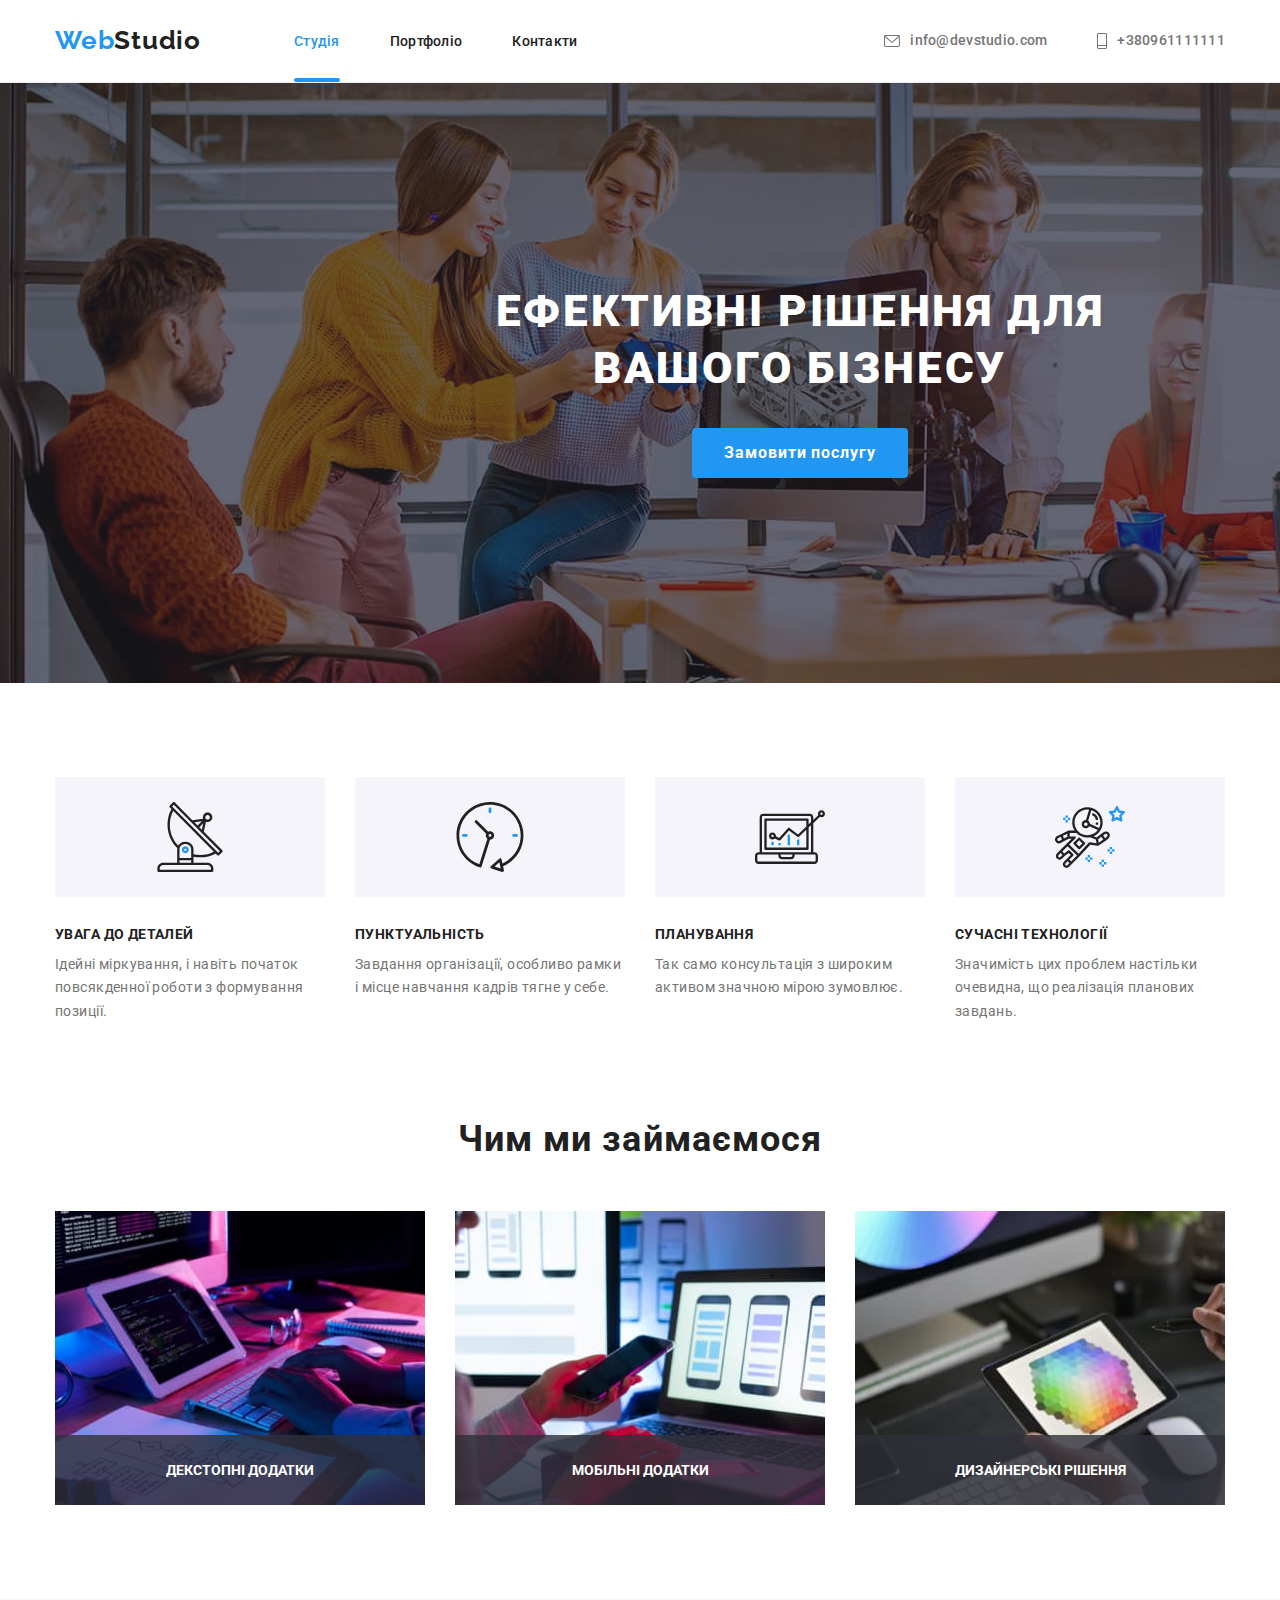
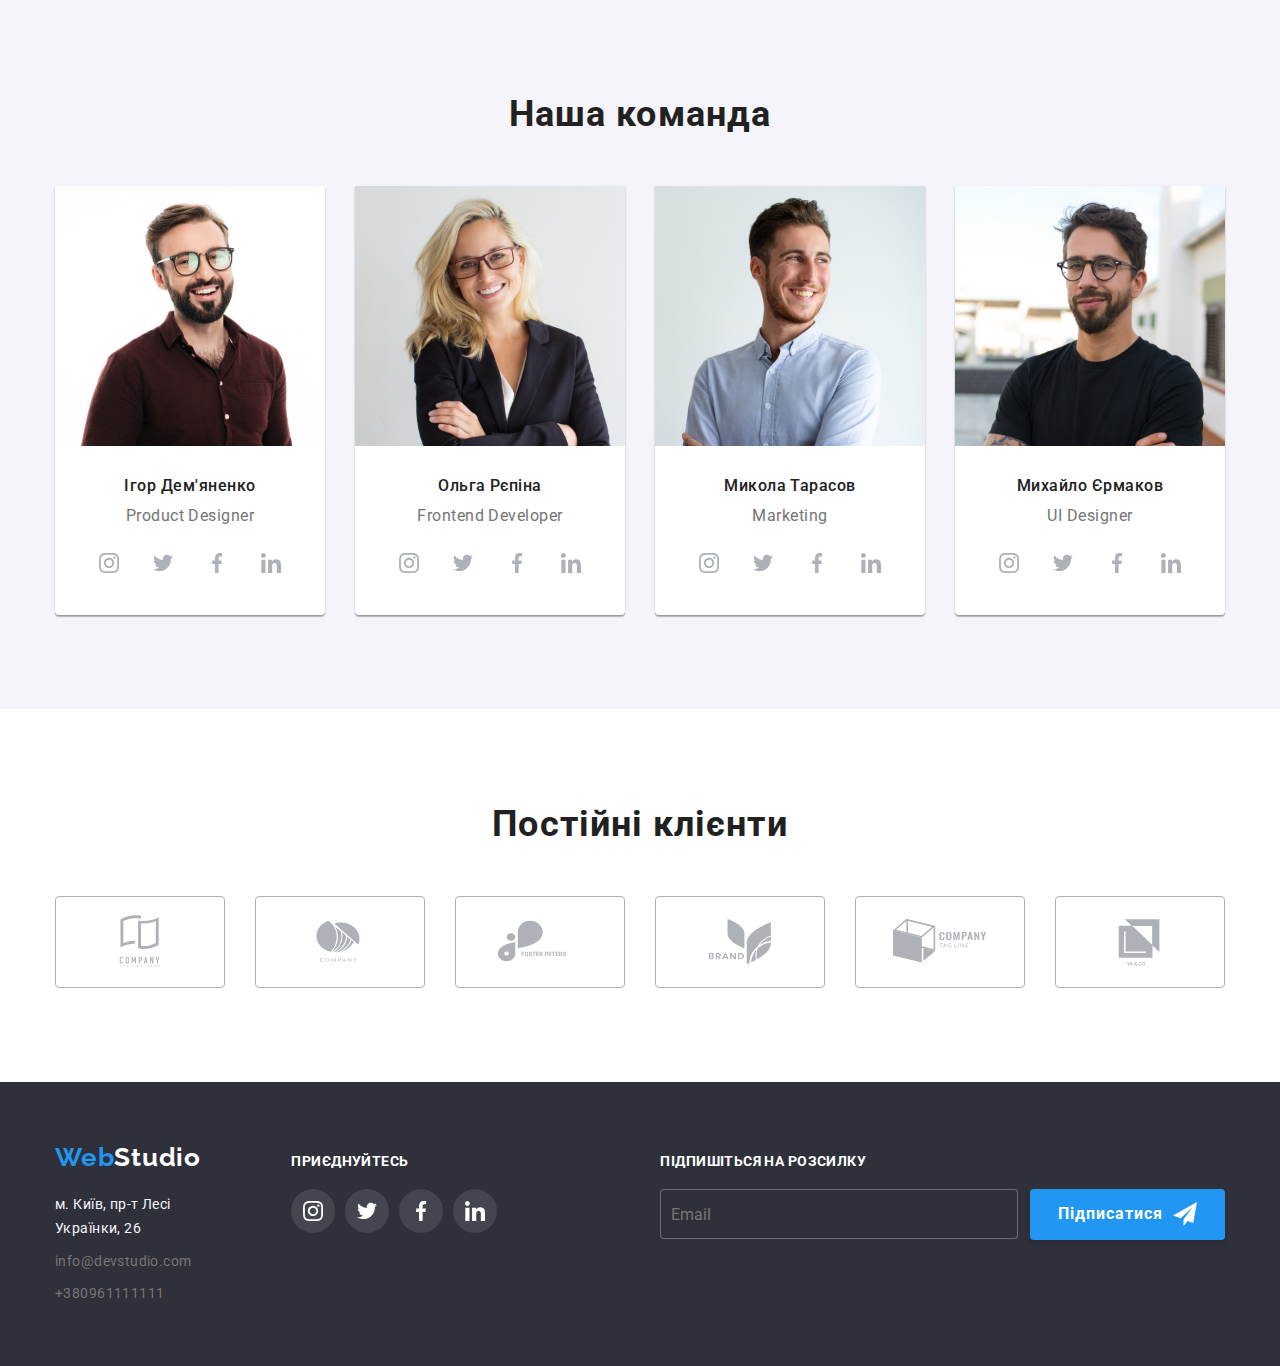
==== index.html @ 6c76eaa4 "Initial commit" ====
<!DOCTYPE html>
<html lang="uk">
  <head>
    <meta charset="UTF-8" />
    <meta http-equiv="X-UA-Compatible" content="IE=edge" />
    <meta name="viewport" content="width=device-width, initial-scale=1.0" />
    <link rel="preconnect" href="https://fonts.googleapis.com" />
    <link rel="preconnect" href="https://fonts.gstatic.com" crossorigin />
    <link
      rel="stylesheet"
      href="https://cdnjs.cloudflare.com/ajax/libs/modern-normalize/1.1.0/modern-normalize.min.css"
    />
    <link
      href="https://fonts.googleapis.com/css2?family=Raleway:wght@700&family=Roboto:wght@400;500;700;900&display=swap"
      rel="stylesheet"
    />
    <title>Студія</title>
    <link rel="stylesheet" href="./css/styles.css" />
  </head>

  <body>
    <header class="header">
      <div class="container header-nav">
        <a href="./index.html" rel="noopener noreferrer nofollow" class="logo">
          <span class="logo-text">Web</span>Studio</a
        >
        <nav class="nav">
          <ul class="header-list list">
            <li class="header-li">
              <a
                href="./index.html"
                rel="noopener noreferrer nofollow"
                class="header-link link"
                >Студія</a
              >
            </li>
            <li class="header-li">
              <a
                href="./portfolio.html"
                rel="noopener noreferrer nofollow"
                class="link"
                >Портфоліо</a
              >
            </li>
            <li class="header-li">
              <a href="" rel="noopener noreferrer nofollow" class="link"
                >Контакти</a
              >
            </li>
          </ul>
        </nav>
        <ul class="header-list-cont list">
          <li class="list-cont">
            <a
              href="mailto:info@devstudio.com"
              rel="noopener noreferrer nofollow"
              class="header-link-cont link"
            >
              <svg class="icon-mail" width="16px" height="12px">
                <use href="./images/symbol-defs.svg#icon-mail"></use>
              </svg>
              info@devstudio.com</a
            >
          </li>
          <li class="list-cont">
            <a
              href="tel:+380961111111"
              rel="noopener noreferrer nofollow"
              class="header-link-cont link"
            >
              <svg class="icon-tel" width="10px" height="16px">
                <use href="./images/symbol-defs.svg#icon-tel"></use>
              </svg>
              +380961111111</a
            >
          </li>
        </ul>
      </div>
    </header>
    <main class="studio-main">
      <section class="studio">
        <div class="container">
          <h1 class="studio-title">
            ЕФЕКТИВНІ РІШЕННЯ ДЛЯ <br />
            ВАШОГО БІЗНЕСУ
          </h1>
          <button type="button" class="button-title" data-modal-open>
            Замовити послугу
          </button>
        </div>
      </section>
      <section class="section-studio">
        <div class="container">
          <h2 class="visually-hidden">увага до деталей</h2>
          <ul class="list list-studio">
            <li class="list-st-item">
              <div class="divsvg">
                <svg width="70px" height="70px">
                  <use
                    href="./images/symbol-defs.svg#icon-antenna"
                    width="70px"
                    height="70px"
                  ></use>
                </svg>
              </div>
              <h3 class="secondary-title">УВАГА ДО ДЕТАЛЕЙ</h3>
              <p class="studio-description">
                Ідейні міркування, і навіть початок повсякденної роботи з
                формування позиції.
              </p>
            </li>
            <li class="list-st-item">
              <div class="divsvg">
                <svg width="70px" height="70px">
                  <use href="./images/symbol-defs.svg#icon-clock"></use>
                </svg>
              </div>
              <h3 class="secondary-title">ПУНКТУАЛЬНІСТЬ</h3>
              <p class="studio-description">
                Завдання організації, особливо рамки і місце навчання кадрів
                тягне у себе.
              </p>
            </li>
            <li class="list-st-item">
              <div class="divsvg">
                <svg width="70px" height="70px">
                  <use href="./images/symbol-defs.svg#icon-diagram"></use>
                </svg>
              </div>
              <h3 class="secondary-title">ПЛАНУВАННЯ</h3>
              <p class="studio-description">
                Так само консультація з широким активом значною мірою зумовлює.
              </p>
            </li>
            <li class="list-st-item">
              <div class="divsvg">
                <svg width="70px" height="70px">
                  <use href="./images/symbol-defs.svg#icon-astronaut"></use>
                </svg>
              </div>
              <h3 class="secondary-title">СУЧАСНІ ТЕХНОЛОГІЇ</h3>
              <p class="studio-description">
                Значимість цих проблем настільки очевидна, що реалізація
                планових завдань.
              </p>
            </li>
          </ul>
        </div>
      </section>
      <section class="section-work">
        <div class="container">
          <h2 class="section-title">Чим ми займаємося</h2>
          <ul class="list list-work">
            <li class="list list-work-item">
              <div class="work-img">
                <img
                  src="./images/img.jpg"
                  alt="компютер"
                  width="370"
                  class="img"
                />
                <div class="box-title-img">
                  <h3 class="title-img">ДЕКСТОПНІ ДОДАТКИ</h3>
                </div>
              </div>
            </li>
            <li class="list list-work-item">
              <div class="work-img">
                <img
                  src="./images/img1.jpg"
                  alt="телефон"
                  width="370"
                  class="img"
                />
                <div class="box-title-img">
                  <h3 class="title-img">МОБІЛЬНІ ДОДАТКИ</h3>
                </div>
              </div>
            </li>
            <li class="list list-work-item">
              <div class="work-img">
                <img
                  src="./images/img2.jpg"
                  alt="планшет"
                  width="370"
                  class="img"
                />
                <div class="box-title-img">
                  <h3 class="title-img">ДИЗАЙНЕРСЬКІ РІШЕННЯ</h3>
                </div>
              </div>
            </li>
          </ul>
        </div>
      </section>

      <section class="section-hero">
        <div class="container">
          <h2 class="title-team">Наша команда</h2>

          <ul class="list list-team">
            <li class="link-team">
              <img
                src="./images/img3.jpg"
                alt="Ігор Дем'яненко"
                width="270"
                class="img"
              />
              <div class="card-main">
                <h3 class="hero-title">Ігор Дем'яненко</h3>
                <p class="hero-description">Product Designer</p>
                <ul class="list list-hero-icon">
                  <li class="link-hero-icon">
                    <a href="" class="link-icon">
                      <svg class="icon" width="20px" height="20px">
                        <use
                          href="./images/symbol-defs.svg#icon-instagram"
                        ></use>
                      </svg>
                    </a>
                  </li>
                  <li class="link-hero-icon">
                    <a href="" class="link-icon">
                      <svg class="icon" width="20px" height="20px">
                        <use href="./images/symbol-defs.svg#icon-twiter"></use>
                      </svg>
                    </a>
                  </li>
                  <li class="link-hero-icon">
                    <a href="" class="link-icon">
                      <svg class="icon" width="20px" height="20px">
                        <use
                          href="./images/symbol-defs.svg#icon-facebook"
                        ></use>
                      </svg>
                    </a>
                  </li>
                  <li class="link-hero-icon">
                    <a href="" class="link-icon">
                      <svg class="icon" width="20px" height="20px">
                        <use
                          href="./images/symbol-defs.svg#icon-linkedin"
                        ></use>
                      </svg>
                    </a>
                  </li>
                </ul>
              </div>
            </li>

            <li class="link-team">
              <img
                src="./images/img4.jpg"
                alt="Ольга Рєпіна"
                width="270"
                class="img"
              />
              <div class="card-main">
                <h3 class="hero-title">Ольга Рєпіна</h3>
                <p class="hero-description">Frontend Developer</p>
                <ul class="list list-hero-icon">
                  <li class="link-hero-icon">
                    <a href="" class="link-icon">
                      <svg class="icon" width="20px" height="20px">
                        <use
                          href="./images/symbol-defs.svg#icon-instagram"
                        ></use>
                      </svg>
                    </a>
                  </li>
                  <li class="link-hero-icon">
                    <a href="" class="link-icon">
                      <svg class="icon" width="20px" height="20px">
                        <use href="./images/symbol-defs.svg#icon-twiter"></use>
                      </svg>
                    </a>
                  </li>
                  <li class="link-hero-icon">
                    <a href="" class="link-icon">
                      <svg class="icon" width="20px" height="20px">
                        <use
                          href="./images/symbol-defs.svg#icon-facebook"
                        ></use>
                      </svg>
                    </a>
                  </li>
                  <li class="link-hero-icon">
                    <a href="" class="link-icon">
                      <svg class="icon" width="20px" height="20px">
                        <use
                          href="./images/symbol-defs.svg#icon-linkedin"
                        ></use>
                      </svg>
                    </a>
                  </li>
                </ul>
              </div>
            </li>

            <li class="link-team">
              <img
                src="./images/img5.jpg"
                alt="Микола Тарасов"
                width="270"
                class="img"
              />
              <div class="card-main">
                <h3 class="hero-title">Микола Тарасов</h3>
                <p class="hero-description">Marketing</p>
                <ul class="list list-hero-icon">
                  <li class="link-hero-icon">
                    <a href="" class="link-icon">
                      <svg class="icon" width="20px" height="20px">
                        <use
                          href="./images/symbol-defs.svg#icon-instagram"
                        ></use>
                      </svg>
                    </a>
                  </li>
                  <li class="link-hero-icon">
                    <a href="" class="link-icon">
                      <svg class="icon" width="20px" height="20px">
                        <use href="./images/symbol-defs.svg#icon-twiter"></use>
                      </svg>
                    </a>
                  </li>
                  <li class="link-hero-icon">
                    <a href="" class="link-icon">
                      <svg class="icon" width="20px" height="20px">
                        <use
                          href="./images/symbol-defs.svg#icon-facebook"
                        ></use>
                      </svg>
                    </a>
                  </li>
                  <li class="link-hero-icon">
                    <a href="" class="link-icon">
                      <svg class="icon" width="20px" height="20px">
                        <use
                          href="./images/symbol-defs.svg#icon-linkedin"
                        ></use>
                      </svg>
                    </a>
                  </li>
                </ul>
              </div>
            </li>

            <li class="link-team">
              <img
                src="./images/img6.jpg"
                alt="Михайло Єрмаков"
                width="270"
                class="img"
              />
              <div class="card-main">
                <h3 class="hero-title">Михайло Єрмаков</h3>
                <p class="hero-description">UI Designer</p>
                <ul class="list list-hero-icon">
                  <li class="link-hero-icon">
                    <a href="" class="link-icon">
                      <svg class="icon" width="20px" height="20px">
                        <use
                          href="./images/symbol-defs.svg#icon-instagram"
                        ></use>
                      </svg>
                    </a>
                  </li>
                  <li class="link-hero-icon">
                    <a href="" class="link-icon">
                      <svg class="icon" width="20px" height="20px">
                        <use href="./images/symbol-defs.svg#icon-twiter"></use>
                      </svg>
                    </a>
                  </li>
                  <li class="link-hero-icon">
                    <a href="" class="link-icon">
                      <svg class="icon" width="20px" height="20px">
                        <use
                          href="./images/symbol-defs.svg#icon-facebook"
                        ></use>
                      </svg>
                    </a>
                  </li>
                  <li class="link-hero-icon">
                    <a href="" class="link-icon">
                      <svg class="icon" width="20px" height="20px">
                        <use
                          href="./images/symbol-defs.svg#icon-linkedin"
                        ></use>
                      </svg>
                    </a>
                  </li>
                </ul>
              </div>
            </li>
          </ul>
        </div>
      </section>
      <section class="section-clients">
        <div class="container">
          <h2 class="title-team">Постійні клієнти</h2>
          <ul class="list list-clients">
            <li class="li-clients">
              <a href="" class="link-icon-clients">
                <svg class="icon-clients" width="106px" height="60px">
                  <use href="./images/symbol-defs.svg#icon-logo1"></use>
                </svg>
              </a>
            </li>
            <li class="li-clients">
              <a href="" class="link-icon-clients">
                <svg class="icon-clients" width="106px" height="60px">
                  <use href="./images/symbol-defs.svg#icon-logo2"></use>
                </svg>
              </a>
            </li>
            <li class="li-clients">
              <a href="" class="link-icon-clients">
                <svg class="icon-clients" width="106px" height="60px">
                  <use href="./images/symbol-defs.svg#icon-logo3"></use>
                </svg>
              </a>
            </li>
            <li class="li-clients">
              <a href="" class="link-icon-clients">
                <svg class="icon-clients" width="106px" height="60px">
                  <use href="./images/symbol-defs.svg#icon-logo4"></use>
                </svg>
              </a>
            </li>
            <li class="li-clients">
              <a href="" class="link-icon-clients">
                <svg class="icon-clients" width="106px" height="60px">
                  <use href="./images/symbol-defs.svg#icon-logo5"></use>
                </svg>
              </a>
            </li>
            <li class="li-clients">
              <a href="" class="link-icon-clients">
                <svg class="icon-clients" width="106px" height="60px">
                  <use href="./images/symbol-defs.svg#icon-logo"></use>
                </svg>
              </a>
            </li>
          </ul>
        </div>
      </section>
    </main>

    <footer class="footer">
      <div class="container footer-flex">
        <div>
          <a
            href="./index.html"
            rel="noopener noreferrer nofollow"
            target="_blank"
            class="logo-footer"
          >
            <span class="logo-text">Web</span>Studio</a
          >
          <address class="addres">
            <ul class="list footer-list">
              <li class="footer-li">
                <a
                  href="https://goo.gl/maps/xgTz5kR5NBUtv65ZA"
                  class="link-address"
                  target="_blank"
                  rel="noreferrer noopener nofollow"
                  >м. Київ, пр-т Лесі Українки, 26</a
                >
              </li>
              <li class="footer-li">
                <a
                  href="mailto:info@devstudio.com"
                  rel="noopener noreferrer nofollow"
                  class="footer-link"
                  >info@devstudio.com</a
                >
              </li>
              <li class="footer-li">
                <a
                  href="tel:+380961111111"
                  rel="noopener noreferrer nofollow"
                  class="footer-link"
                  >+380961111111</a
                >
              </li>
            </ul>
          </address>
        </div>
        <div>
          <b class="title-icon">ПРИЄДНУЙТЕСЬ</b>
          <ul class="list list-footer-icon">
            <li class="li-footer-icon">
              <a href="" class="link-footer-icon">
                <svg class="icon-footer" width="20px" height="20px">
                  <use href="./images/symbol-defs.svg#icon-instagram"></use>
                </svg>
              </a>
            </li>
            <li class="li-footer-icon">
              <a href="" class="link-footer-icon">
                <svg class="icon-footer" width="20px" height="20px">
                  <use href="./images/symbol-defs.svg#icon-twiter"></use>
                </svg>
              </a>
            </li>
            <li class="li-footer-icon">
              <a href="" class="link-footer-icon">
                <svg class="icon-footer" width="20px" height="20px">
                  <use href="./images/symbol-defs.svg#icon-facebook"></use>
                </svg>
              </a>
            </li>
            <li class="li-footer-icon">
              <a href="" class="link-footer-icon">
                <svg class="icon-footer" width="20px" height="20px">
                  <use href="./images/symbol-defs.svg#icon-linkedin"></use>
                </svg>
              </a>
            </li>
          </ul>
        </div>
        <div class="footer-input">
          <b class="title-icon">ПІДПИШІТЬСЯ НА РОЗСИЛКУ</b> 
          <ul class="list footer-input-list" >
            <li>
              <label>
                <input class="footer-input-email" type="email" name="email" placeholder="Email">
              </label>
            </li>
            <li>
              <button type="submit" class="btn-footer">Підписатися 
                <svg width="24px" height="24px">
                  <use href="./images/symbol-defs.svg#icon-send"></use>
                </svg>
              </button>
            </li>
          </ul>
        </div>
      </div>
    </footer>

    <div class="backdrop is-hidden" data-modal>
      <div class="modal">
        <button type="button" class="button-close" data-modal-close>
          <svg class="icon-close" width="11px" height="11px">
            <use href="./images/symbol-defs.svg#icon-close"></use>
          </svg>
        </button>

        <form class="form">
          <h1 class="title-modal">Залиште свої дані, ми вам передзвонимо</h1>
          <div class="form-group">
            <label for="name">Ім'я</label>
            <input type="text" name="name" id="name" class="form-input" />
            <span class="icon-modal">
              <svg width="18px" height="18px">
                <use href="./images/symbol-defs.svg#icon-name"></use>
              </svg>
            </span>
          </div>

          <div class="form-group">
            <label for="tel">Телефон</label>
            <input type="tel" name="tel" id="tel" class="form-input" />
            <span class="icon-modal">
              <svg width="18px" height="18px">
                <use href="./images/symbol-defs.svg#icon-tell"></use>
              </svg>
            </span>
          </div>

          <div class="form-group">
            <label for="email">Пошта</label>
            <input type="email" name="email" id="email" class="form-input" />
            <span class="icon-modal">
              <svg width="18px" height="18px">
                <use href="./images/symbol-defs.svg#icon-email"></use>
              </svg>
            </span>
          </div>

          <div class="form-group">
            <label class="form-textarea" for="comment">Коментар</label>
            <textarea
              name="comment"
              id="comment"
              placeholder="Введіть текст"
              class="textarea"
              rows="120px"
            ></textarea>
          </div>

          
          <label class="label-checkbox">
            <input class="checkbox" type="checkbox" name="policy"/>
            <span class="checkbox-icon"></span>
            Погоджуюся з розсилкою та приймаю <a href="" class="checkbox-link">Умови договору</a>
          </label>
        </form>
        <button type="submit" class="btn-modal">Відправити</button>
      </div>
    </div>
    <script src="./js/modal.js"></script>
  </body>
</html>
---- css/styles.css ----
:root {
  --primary-text-color: #757575;
  --secondary-text-color: #212121;
  --accent-color: #2196f3;
  --title-color: #ffffff;
  --footer-color: #2f303a;
  --button-color: #f5f4fa;
  --secondary-accent-color: #188ce8;
  --section-bc-hero: #f5f4fa;
  --border-card-color: solid#EEEEEE;
  --color-svg: #afb1b8;
}

body {
  background-color: var(--title-color);
  font-family: "Roboto", sans-serif;
  font-weight: 400;
  color: var(--primary-text-color);
}

.list {
  list-style: none;
  text-decoration: none;
  margin: 0;
  padding: 0;
}

.button-title {
  padding: 10px 32px;
  border-radius: 4px;
  display: inline-block;
  border: none;
  min-width: 216px;
  background-color: var(--accent-color);
  font-weight: 700;
  font-size: 16px;
  line-height: 1.9;
  letter-spacing: 0.06em;
  color: var(--title-color);
  cursor: pointer;

  transition: background-color 250ms cubic-bezier(0.4, 0, 0.2, 1);
}

.button-title:hover,
.button-title:focus {
  background-color: var(--secondary-accent-color);
  color: var(--title-color);
}

.button {
  padding: 6px 22px;
  display: inline-block;
  border: none;
  border-radius: 4px;

  font-weight: 500;
  font-size: 16px;
  line-height: 1.6;
  letter-spacing: 0.03em;
  cursor: pointer;
  color: var(--secondary-text-color);
  background-color: var(--button-color);

  transition: color 250ms cubic-bezier(0.4, 0, 0.2, 1),
    background-color 250ms cubic-bezier(0.4, 0, 0.2, 1),
    box-shadow 250ms cubic-bezier(0.4, 0, 0.2, 1);
}

.button:hover,
.button:focus {
  background-color: var(--accent-color);
  color: var(--title-color);
  box-shadow: 0px 3px 3px rgb(0 0 0 / 25%), 0px 3px 3px rgb(0 0 0 / 25%),
    0px 1px 2px rgb(0 0 0 / 12%);
}

.container {
  margin-left: auto;
  margin-right: auto;
  width: 1200px;
  padding-left: 15px;
  padding-right: 15px;
}

h1,
h2,
h3,
h4,
h5,
h6 {
  margin: 0;
}

ul {
  padding-left: 0;
}

p {
  margin: 0;
}

.visually-hidden {
  position: absolute;
  width: 1px;
  height: 1px;
  margin: -1px;
  border: 0;
  padding: 0;

  white-space: nowrap;
  clip-path: inset(100%);
  clip: rect(0 0 0 0);
  overflow: hidden;
}

/* header */

.header {
  border-bottom: 1px solid #ececec;
}

.header-nav {
  display: flex;
  align-items: center;
}

.logo {
  font-family: "Raleway";
  font-weight: 700;
  font-size: 26px;
  line-height: 1.3;
  letter-spacing: 0.03em;
  text-decoration: none;
  color: var(--secondary-text-color);
}

.logo-text {
  color: var(--accent-color);
}

.nav {
  margin-left: 93px;
}

.header-list {
  display: flex;
  gap: 50px;
}

.link {
  padding: 32px 0px;
  position: relative;
  display: block;

  text-decoration: none;
  font-weight: 500;
  font-size: 14px;
  line-height: 1.3;
  letter-spacing: 0.02em;
  color: var(--secondary-text-color);

  transition: color 250ms cubic-bezier(0.4, 0, 0.2, 1);
}

.header-link {
  display: block;
  padding: 32px 0px;

  color: var(--accent-color);
  font-weight: 500;
  font-size: 14px;
  line-height: 1.3;
  letter-spacing: 0.02em;
  text-decoration: none;
}

.header-link::after {
  position: absolute;
  bottom: 0;

  content: "";
  display: block;
  width: 100%;
  height: 4px;
  background-color: var(--accent-color);
  border-radius: 2px;
}

.link:hover,
.link:focus {
  color: var(--accent-color);
}

.header-list-cont {
  display: flex;
  margin-left: auto;
  gap: 50px;
  align-items: center;
}

.header-link-cont {
  display: block;
  display: flex;
  align-items: center;

  color: var(--primary-text-color);
  font-weight: 500;
  font-size: 14px;
  line-height: 1.1;
  letter-spacing: 0.02em;
}

.icon-mail {
  margin-right: 10px;
  fill: currentColor;
}

.icon-tel {
  margin-right: 10px;
  fill: currentColor;
}

/* studio main */

.studio {
  width: 1600px;
  height: 600px;
  margin: auto;
  padding: 200px 0;
  background-color: #2f303a;
  text-align: center;
  background-image: linear-gradient(
      to right,
      rgba(47, 48, 58, 0.4),
      rgba(47, 48, 58, 0.4)
    ),
    url(../images/Imgbc.jpg);
  background-repeat: no-repeat;
  background-size: contain;
  background-position: center;
}

.studio-title {
  font-weight: 900;
  font-size: 44px;
  line-height: 1.3;
  color: var(--title-color);
  letter-spacing: 0.06em;
  margin-bottom: 30px;
}

/* section-studio */

.section-studio {
  padding: 94px 0;
}

.divsvg {
  width: 270px;
  height: 120px;
  margin-bottom: 30px;
  background-color: var(--button-color);
  display: flex;
  justify-content: center;
  align-items: center;
}

.list-studio {
  display: flex;
}

.list-studio .list-st-item + .list-st-item {
  margin-left: 30px;
}

.list-st-item {
  max-width: 270px;
}

.secondary-title {
  margin-bottom: 10px;

  font-weight: 700;
  font-size: 14px;
  line-height: 1.1;
  letter-spacing: 0.03em;
  color: var(--secondary-text-color);
}

.studio-description {
  margin: 0;

  font-size: 14px;
  line-height: 1.7;
  letter-spacing: 0.03em;
}

/* section work */

.section-work {
  padding-bottom: 94px;
}

.section-title {
  text-align: center;
  margin-bottom: 50px;

  font-weight: 700;
  font-size: 36px;
  line-height: 1.2;
  letter-spacing: 0.03em;
  color: var(--secondary-text-color);
}

.list-work {
  display: flex;
}

.list-work .list-work-item + .list-work-item {
  margin-left: 30px;
}

.work-img {
  position: relative;
}

.box-title-img {
  position: absolute;
  bottom: 0;

  width: 100%;
  height: 70px;
  background-color: rgba(47, 48, 58, 0.8);
}

.title-img {
  position: absolute;
  top: 50%;
  left: 50%;
  transform: translate(-50%, -50%);

  font-size: 14px;
  line-height: 1, 1;
  letter-spacing: 3%;
  color: var(--title-color);
}

/* section hero */

.section-hero {
  padding: 94px 0;
  background-color: var(--section-bc-hero);
}

.title-team {
  text-align: center;
  margin-bottom: 50px;

  font-weight: 700;
  font-size: 36px;
  line-height: 1.2;
  letter-spacing: 0.03em;
  color: var(--secondary-text-color);
}

.card-main {
  padding: 30px 0;
}

.list-team .link-team + .link-team {
  margin-left: 30px;
}

.list-team {
  display: flex;
  text-align: center;
}

.link-team {
  box-shadow: 0px 1px 3px rgb(0 0 0 / 12%), 0px 1px 1px rgb(0 0 0 / 14%),
    0px 2px 1px rgb(0 0 0 / 20%);
  border-radius: 0px 0px 4px 4px;
  background-color: var(--title-color);
}

.hero-title {
  margin-bottom: 10px;

  font-weight: 500;
  font-size: 16px;
  line-height: 1.2;
  letter-spacing: 0.03em;
  color: var(--secondary-text-color);
}

.hero-description {
  font-size: 16px;
  line-height: 1.2;
  letter-spacing: 0.03em;
}

.list-hero-icon {
  margin-top: 16px;
  display: flex;
  align-items: center;
  justify-content: center;
  gap: 10px;
}

.link-hero-icon {
  width: 44px;
  height: 44px;
}

.link-icon {
  display: block;
  display: flex;
  align-items: center;
  justify-content: center;

  width: 100%;
  height: 100%;

  background-color: var(--title-color);
  color: var(--color-svg);
  border-radius: 24px;

  transition: background-color 250ms cubic-bezier(0.4, 0, 0.2, 1),
    color 250ms cubic-bezier(0.4, 0, 0.2, 1);
}

.link-icon:focus,
.link-icon:hover {
  color: var(--title-color);
  background-color: var(--accent-color);
}

/* portfolio */

.img {
  display: block;
}

.portfolio-section {
  padding: 94px 0;
}

.button-list {
  justify-content: center;
  display: flex;

  margin-bottom: 50px;
  gap: 8px;
}

.list-portfolio {
  display: flex;
  flex-wrap: wrap;
  gap: 30px;
}

.card-link {
  display: block;

  transition: box-shadow 250ms cubic-bezier(0.4, 0, 0.2, 1);
}

.card-link:hover,
.card-link:focus {
  box-shadow: 1px 4px 6px rgb(0 0 0 / 16%), 0px 4px 4px rgb(0 0 0 / 6%),
    0px 1px 1px rgb(0 0 0 / 12%);
}

.card {
  max-width: 370px;
}

.card-portfolio {
  padding: 20px 24px;
  border: 1px solid #eeeeee;
  border-top: 0;
}

.portfolio-title {
  margin-bottom: 4px;

  font-weight: 700;
  font-size: 18px;
  line-height: 2;
  letter-spacing: 0.06em;
  color: var(--secondary-text-color);
}

.portfolio-description {
  font-size: 16px;
  line-height: 30px;
  letter-spacing: 0.03em;
  color: var(--primary-text-color);
}

.overlay-card {
  position: relative;
  display: block;
  overflow: hidden;
}

.overlay {
  position: absolute;
  display: block;

  left: 0;
  top: 0;

  transform: translateY(+100%);

  width: 100%;
  height: 100%;

  background-color: rgba(33, 150, 243, 0.9);
}

.card-link:hover .overlay,
.card-link:focus .overlay {
  transform: translateY(0);
  transition: transform 250ms cubic-bezier(0.4, 0, 0.2, 1);
}

.overlay-description {
  margin: 63px 24px;

  font-size: 18px;
  line-height: 1.6;
  letter-spacing: 3%;
  color: var(--title-color);
}

/* section-clients */

.section-clients {
  padding: 94px 0;
}

.list-clients {
  display: flex;
  justify-content: center;
  align-items: center;
  gap: 30px;
}

.li-clients {
  width: 170px;
  height: 92px;
}

.link-icon-clients {
  display: block;
  display: flex;
  justify-content: center;
  align-items: center;

  width: 100%;
  height: 100%;
  border: 1px solid var(--color-svg);
  border-radius: 4px;
  color: var(--color-svg);
  background-color: var(--title-color);

  transition: color 250ms cubic-bezier(0.4, 0, 0.2, 1),
    border 250ms cubic-bezier(0.4, 0, 0.2, 1);
}

.link-icon-clients:hover,
.link-icon-clients:focus {
  border-color: var(--accent-color);
  background-color: var(--title-color);
  color: var(--accent-color);
}

.icon-clients {
  fill: currentColor;
}

.icon-clients:hover,
.icon-clients:focus {
  fill: var(--accent-color);
}

/* footer */

.footer-link:hover,
.footer-link:focus {
  color: var(--accent-color);
}

.footer-flex {
  display: flex;
  align-items: baseline;
  gap: 70px;
}

.footer {
  padding: 60px 0;

  background-color: var(--footer-color);
}

.logo-footer {
  display: block;
  margin-bottom: 20px;

  font-family: "Raleway";
  font-weight: 700;
  font-size: 26px;
  line-height: 1.2;
  letter-spacing: 0.03em;
  text-decoration: none;
  color: var(--title-color);
}

.addres {
  font-style: normal;
}

.link-address {
  font-size: 14px;
  line-height: 1.7;
  letter-spacing: 0.03em;
  color: var(--button-color);
  text-decoration: none;

  transition: color 250ms cubic-bezier(0.4, 0, 0.2, 1);
}

.link-address:hover,
.link-address:focus {
  color: var(--accent-color);
}

.footer-li {
  margin-bottom: 9px;
}

.footer-li:last-child {
  margin: 0;
}

.footer-link {
  font-size: 14px;
  line-height: 1.7;
  letter-spacing: 0.03em;
  color: var(--primary-text-color);
  text-decoration: none;

  transition: color 250ms cubic-bezier(0.4, 0, 0.2, 1);
}

.list-footer-icon {
  display: flex;
  gap: 10px;
}

.li-footer-icon {
  width: 44px;
  height: 44px;
}

.link-footer-icon {
  display: block;
  display: flex;
  align-items: center;
  justify-content: center;

  width: 100%;
  height: 100%;

  background-color: rgba(255, 255, 255, 0.1);
  color: var(--title-color);
  border-radius: 24px;

  transition: background-color 250ms cubic-bezier(0.4, 0, 0.2, 1);
}

.link-footer-icon:hover,
.link-footer-icon:focus {
  fill: var(--title-color);
  background-color: var(--accent-color);
}

.title-icon {
  display: block;
  margin-bottom: 20px;

  font-size: 14px;
  line-height: 1.1;
  letter-spacing: 0.03em;

  color: var(--title-color);
}

.footer-input {
margin-left: 93px;
}


.footer-input-list {
  display: flex;
  gap: 12px;
}

.footer-input-email {
  width: 358px;
  height: 50px;
  padding-left: 10px;

  background-color: var(--footer-color);
  border: 1px solid rgba(255, 255, 255, 0.3);
  border-radius: 4px;
}

.btn-footer {
  display: flex;
  align-items: center;
  justify-content: center;
  gap: 10px;
  cursor: pointer;
  border: none;
  border-radius: 4px;

  padding: 10px 28px;

  font-weight: 700;
  font-size: 16px;
  line-height: 1.9;
  letter-spacing: 0.06em;

  color: var(--title-color);
  background-color: var(--accent-color);
  box-shadow: 0px 4px 4px rgb(0 0 0 / 15%);
  transition: background-color 250ms cubic-bezier(0.4, 0, 0.2, 1);
}

.btn-footer:hover,
.btn-footer:focus {
  background-color: var(--secondary-accent-color);
}

/* backdrop */

.backdrop {
  position: fixed;
  top: 0;
  left: 0;
  width: 100%;
  height: 100%;

  background-color: rgba(0, 0, 0, 0.2);

  opacity: 1;

  transition: opacity 250ms cubic-bezier(0.4, 0, 0.2, 1);
}

.backdrop.is-hidden {
  opacity: 0;
  pointer-events: none;
}

.modal {
  position: absolute;
  top: 50%;
  left: 50%;
  transform: translate(-50%, -50%) scale(1);

  width: 528px;
  height: 581px;

  transition: transform 250ms cubic-bezier(0.4, 0, 0.2, 1);

  background-color: var(--title-color);
  border-radius: 4px;
  box-shadow: 0px 2px 1px rgba(0, 0, 0, 20%), 0px 1px 1px rgba(0, 0, 0, 14%),
    0px 1px 3px rgba(0, 0, 0, 12%);
}

.backdrop.is-hidden .modal {
  transform: translate(-50%, -50%) scale(0);
}

.icon-close {
  background-color: var(--title-color);
}

.button-close {
  position: absolute;

  top: 0;
  right: 0;
  margin-top: 8px;
  margin-right: 8px;

  width: 30px;
  height: 30px;

  background-color: var(--title-color);
  border-radius: 16px;
  border: 1px solid rgba(0, 0, 0, 0.1);

  transition: fill 250ms cubic-bezier(0.4, 0, 0.2, 1),
    border 250ms cubic-bezier(0.4, 0, 0.2, 1);
}

.button-close:hover,
.button-close:focus {
  fill: var(--accent-color);
  border-color: var(--accent-color);
}

.title-modal {
  text-align: center;
  margin-bottom: 12px;

  width: 448px;

  font-weight: 700;
  font-size: 20px;
  line-height: 1.15;
  letter-spacing: 0.03em;
  color: var(--secondary-text-color);
}

.form {
  position: absolute;
  top: 40px;
  left: 40px;

  width: 448px;
}
.form-group {
  position: relative;

  display: flex;
  flex-direction: column;

  margin-bottom: 10px;
}
.form-group label {
  margin-bottom: 4px;

  font-size: 14px;
  line-height: 1.1;
  letter-spacing: 0.01em;
}

.form-input {
  padding-left: 40px;

  height: 40px;
  border: 1px solid rgba(33, 33, 33, 0.2);
  border-radius: 4px;
  transition: border 250ms cubic-bezier(0.4, 0, 0.2, 1);
}
.icon-modal {
  position: absolute;
  display: inline-block;
  top: 31px;
  left: 12px;

  width: 18px;
  height: 18px;
  transition: fill 250ms cubic-bezier(0.4, 0, 0.2, 1);
}

.form-input:focus ~ .icon-modal {
  fill: var(--accent-color);
}

.form-input:focus {
  border-color: var(--accent-color);
}

.textarea {
  resize: none;
  height: 120px;

  border: 1px solid rgba(33, 33, 33, 0.2);
  transition: border 250ms cubic-bezier(0.4, 0, 0.2, 1);
}
.textarea:focus {
  border: var(--accent-color);
}

.checkbox {
  appearance: none;
  position: absolute;
}

.checkbox-icon {
  display: inline-block;
  margin-right: 9px;

  width: 16px;
  height: 15px;
  border: 2px solid var(--secondary-text-color);

  transition: background-color 250ms cubic-bezier(0.4, 0, 0.2, 1),
    fill 250ms cubic-bezier(0.4, 0, 0.2, 1);
}

.checkbox:checked + .checkbox-icon {
  border-color: transparent;
  background-color: var(--accent-color);
  background-image: url("../images/check.svg");
  background-size: contain;
  background-origin: border-box;
  background-repeat: no-repeat;
  background-position: 50% 50%;
}

.label-checkbox {
  display: flex;
  align-items: center;
  justify-content: center;

  font-size: 14px;
  line-height: 1.7;
  letter-spacing: 0.03em;
}

.checkbox-link {
  margin-left: 5px;

  color: var(--accent-color);
}

.btn-modal {
  position: absolute;
  bottom: 40px;
  left: 164px;

  padding: 10px 52px;
  cursor: pointer;
  border: none;
  border-radius: 4px;
  
  box-shadow: 0px 4px 4px rgb(0 0 0 / 15%);
  transition: background-color 250ms cubic-bezier(0.4, 0, 0.2, 1);

  font-weight: 700;
  font-size: 16px;
  line-height: 1.9;
  letter-spacing: 0.06em;
  color: var(--title-color);
  background-color: var(--accent-color);
}

.btn-modal:hover,
.btn-modal:focus {
  background-color: var(--secondary-accent-color);
}
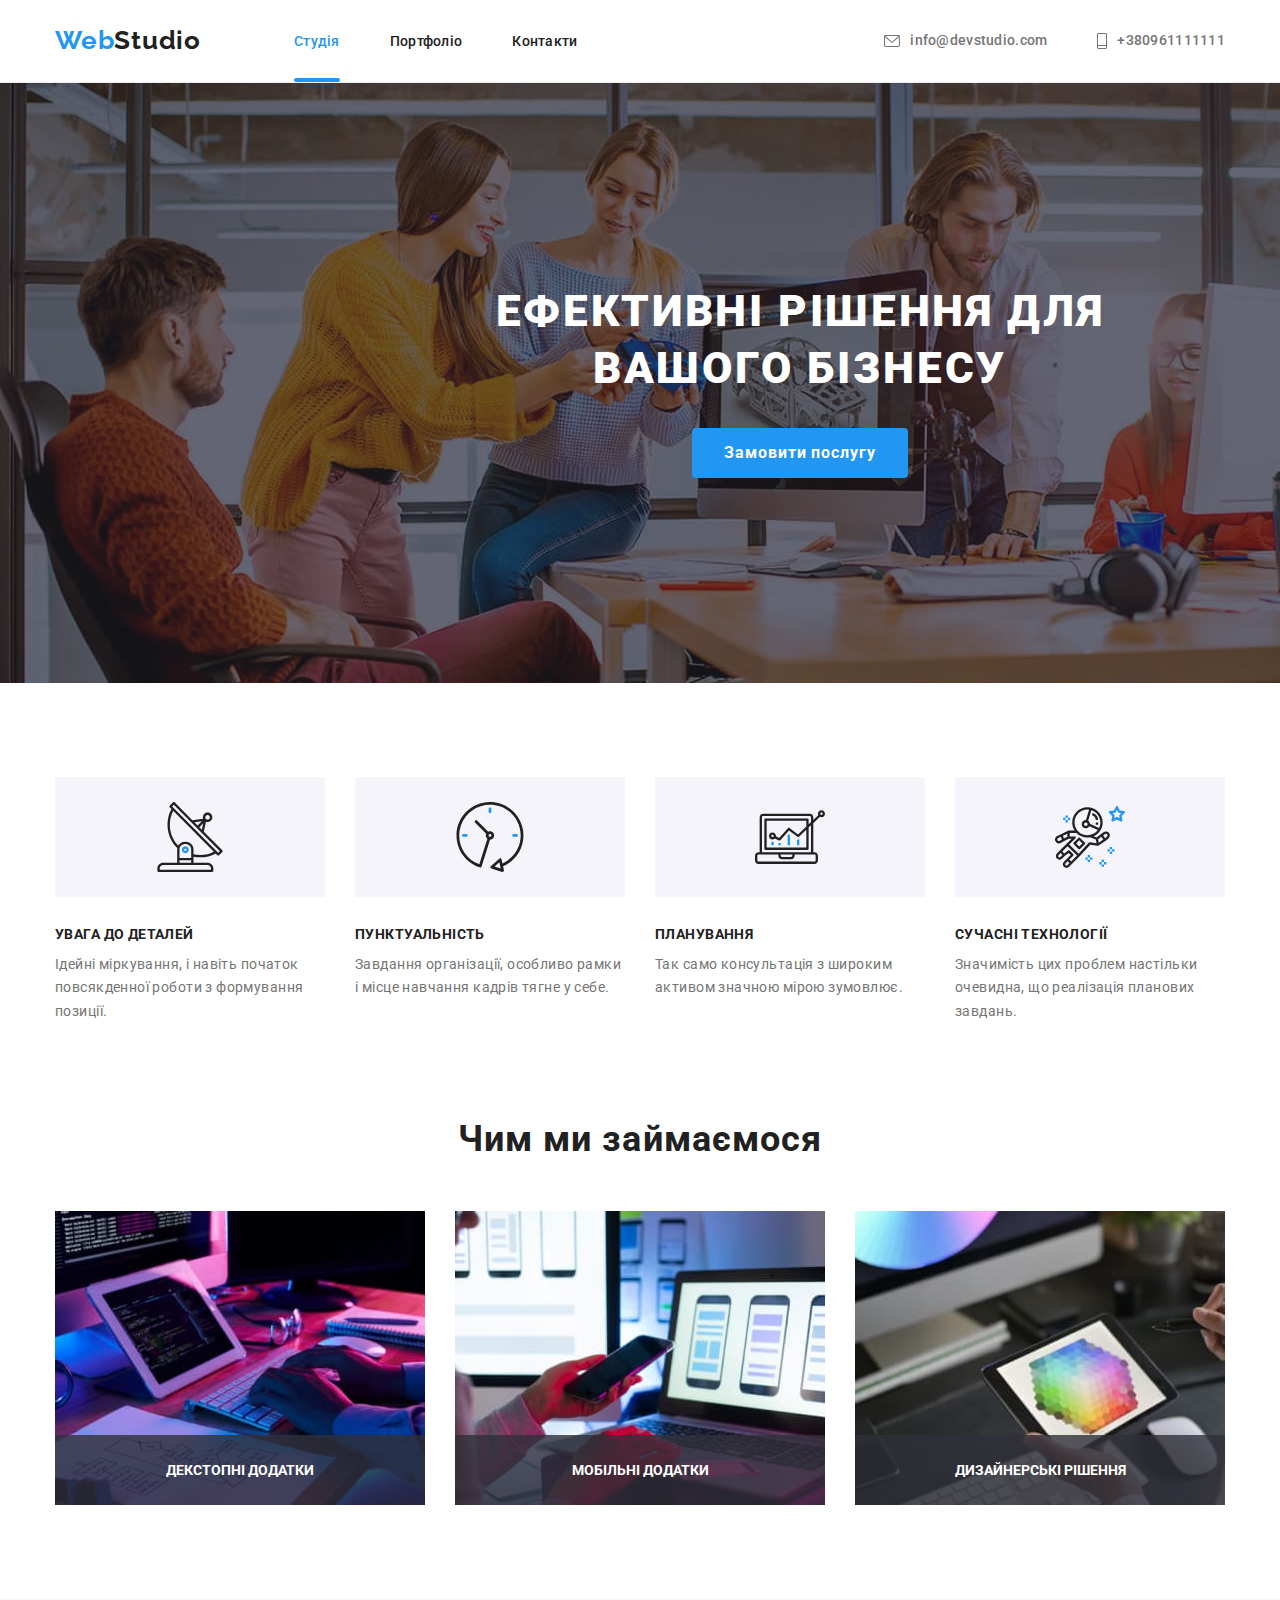
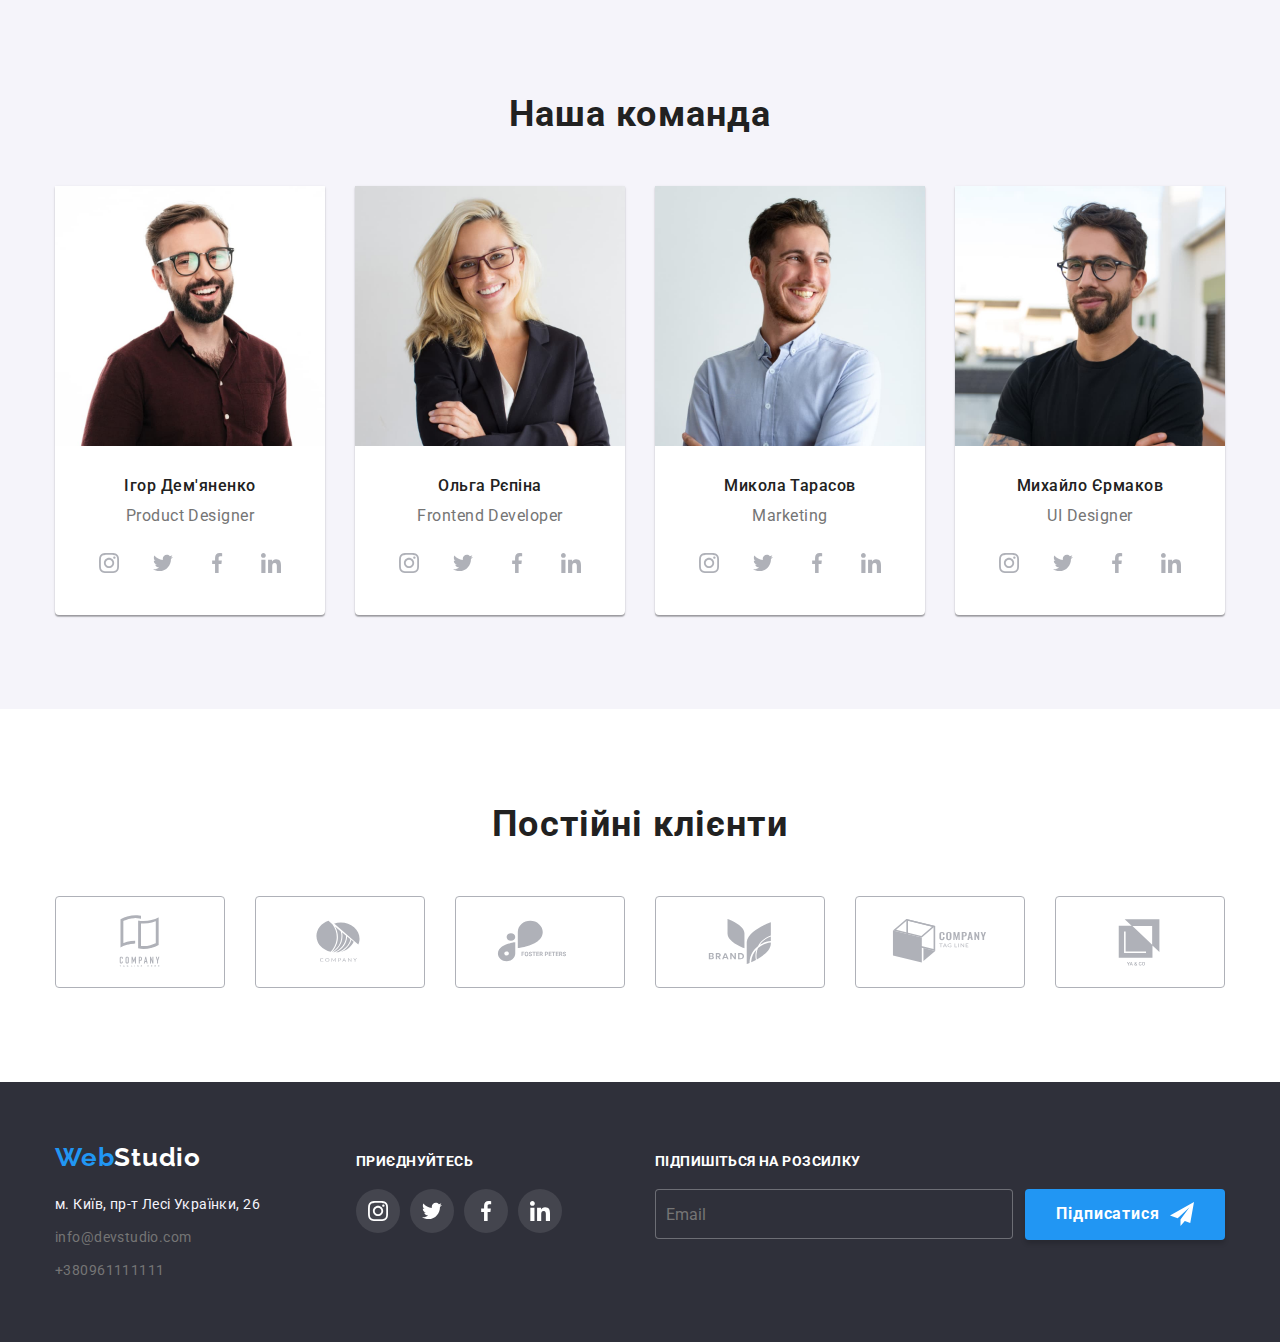
==== commit 14836249: "update" ====
--- a/index.html
+++ b/index.html
@@ -450,7 +450,7 @@
 
     <footer class="footer">
       <div class="container footer-flex">
-        <div>
+        <div class="footer-adress">
           <a
             href="./index.html"
             rel="noopener noreferrer nofollow"
@@ -489,7 +489,7 @@
             </ul>
           </address>
         </div>
-        <div>
+        <div class="social">
           <b class="title-icon">ПРИЄДНУЙТЕСЬ</b>
           <ul class="list list-footer-icon">
             <li class="li-footer-icon">
@@ -589,7 +589,6 @@
               id="comment"
               placeholder="Введіть текст"
               class="textarea"
-              rows="120px"
             ></textarea>
           </div>
 
--- a/css/styles.css
+++ b/css/styles.css
@@ -596,7 +596,6 @@
 .footer-flex {
   display: flex;
   align-items: baseline;
-  gap: 70px;
 }
 
 .footer {
@@ -617,7 +616,10 @@
   text-decoration: none;
   color: var(--title-color);
 }
-
+.footer-adress {
+  width: 231px;
+  margin-right: 70px;
+}
 .addres {
   font-style: normal;
 }
@@ -654,6 +656,7 @@
 
   transition: color 250ms cubic-bezier(0.4, 0, 0.2, 1);
 }
+
 
 .list-footer-icon {
   display: flex;
@@ -699,7 +702,8 @@
 }
 
 .footer-input {
-margin-left: 93px;
+  width: 570px;
+  margin-left: 93px;
 }
 
 
@@ -728,6 +732,7 @@
   border-radius: 4px;
 
   padding: 10px 28px;
+  width: 200px;
 
   font-weight: 700;
   font-size: 16px;
@@ -757,7 +762,6 @@
   background-color: rgba(0, 0, 0, 0.2);
 
   opacity: 1;
-
   transition: opacity 250ms cubic-bezier(0.4, 0, 0.2, 1);
 }
 
@@ -882,6 +886,7 @@
 .textarea {
   resize: none;
   height: 120px;
+  padding: 12px 16px;
 
   border: 1px solid rgba(33, 33, 33, 0.2);
   transition: border 250ms cubic-bezier(0.4, 0, 0.2, 1);
@@ -891,8 +896,14 @@
 }
 
 .checkbox {
-  appearance: none;
-  position: absolute;
+  position: absolute;
+  width: 1px;
+  height: 1px;
+  margin: -1px;
+  border: 0;
+  padding: 0;
+  clip: rect(0 0 0 0);
+  overflow: hidden;
 }
 
 .checkbox-icon {
